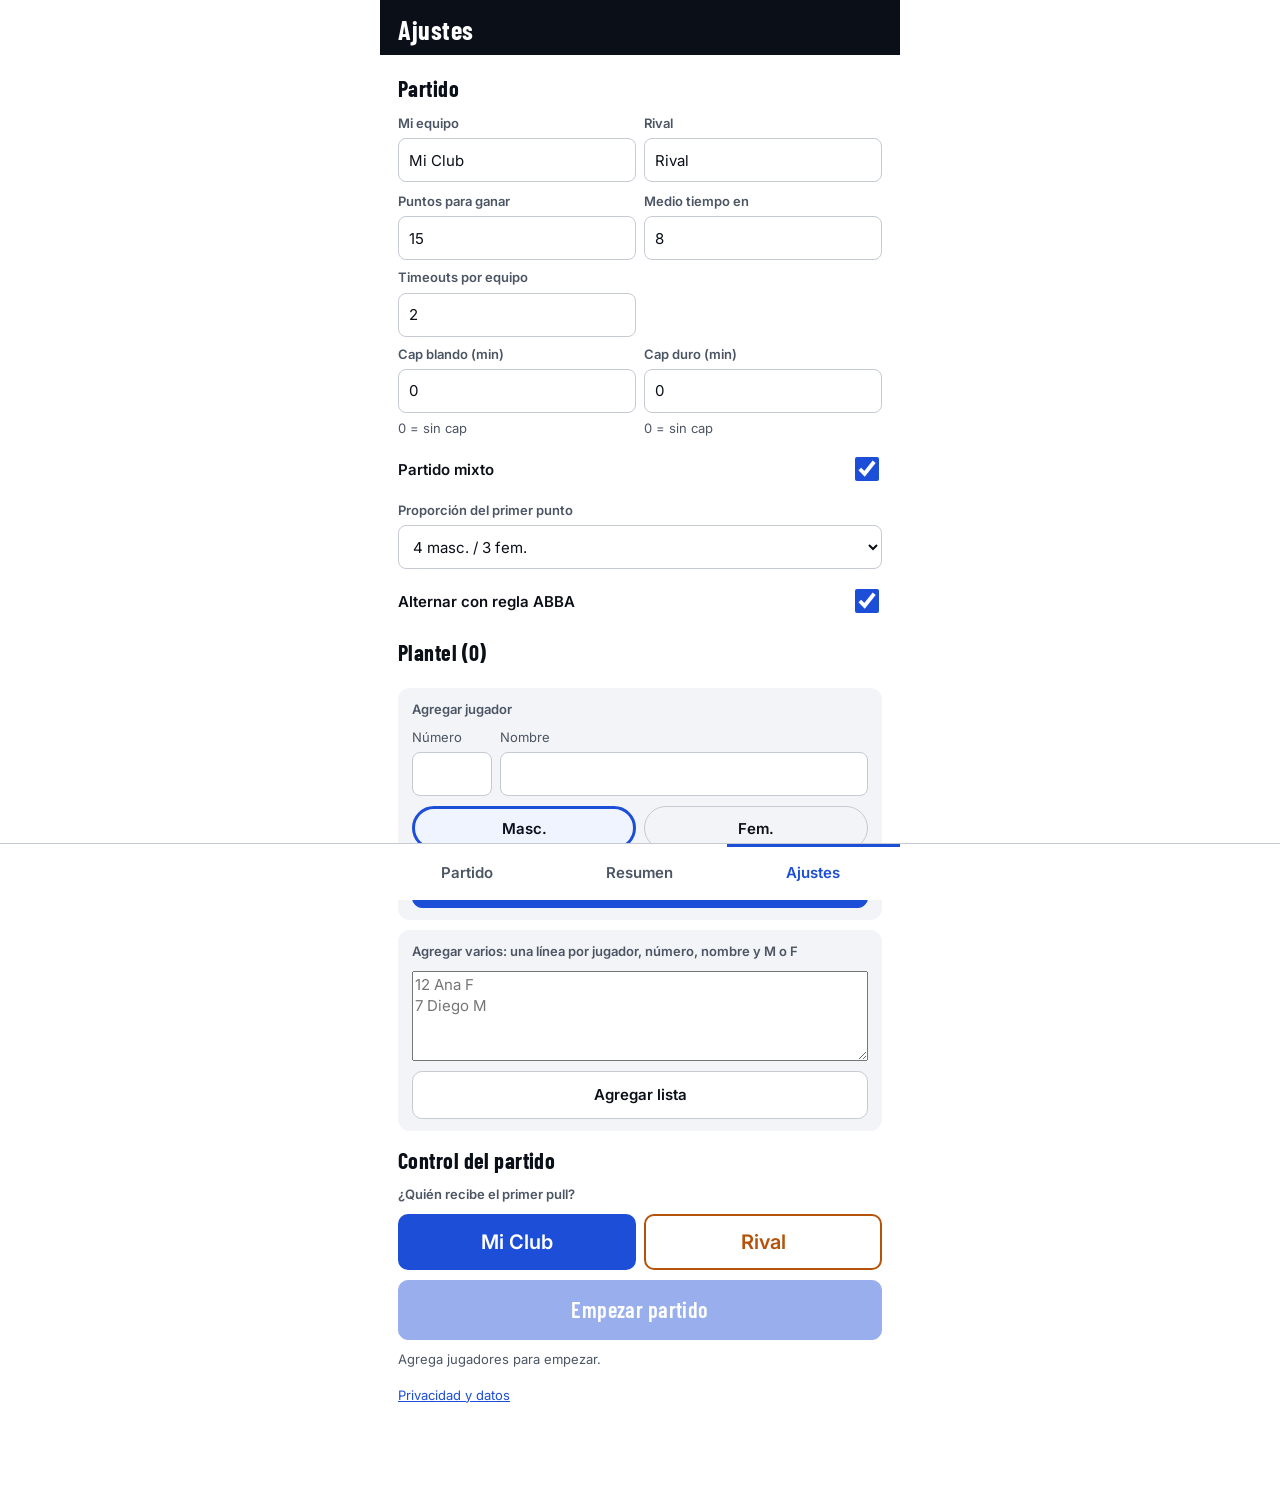
==== index.html @ 72654f5a "Fase 2: prototipo convertido en PWA con módulos - Estilos separados en css/, lógica en módulos js/ (" ====
<!doctype html>
<html lang="es-CL">
<head>
<meta charset="utf-8">
<meta name="viewport" content="width=device-width, initial-scale=1, viewport-fit=cover">
<title>UltiApp · Planillero</title>
<meta name="description" content="Planilla de partidos de Ultimate Frisbee que funciona sin conexión.">
<meta name="theme-color" content="#0B0F17">

<!-- Para instalar la app en el teléfono -->
<link rel="manifest" href="manifest.webmanifest">
<link rel="icon" type="image/png" sizes="192x192" href="icons/icon-192.png">
<link rel="apple-touch-icon" href="icons/apple-touch-icon.png">
<meta name="apple-mobile-web-app-capable" content="yes">
<meta name="mobile-web-app-capable" content="yes">
<meta name="apple-mobile-web-app-status-bar-style" content="black">
<meta name="apple-mobile-web-app-title" content="UltiApp">

<!-- Tipografías (si no hay señal la primera vez, se usan las del teléfono) -->
<link rel="preconnect" href="https://fonts.googleapis.com">
<link rel="preconnect" href="https://fonts.gstatic.com" crossorigin>
<link rel="stylesheet" href="https://fonts.googleapis.com/css2?family=Barlow+Condensed:wght@600;700&family=Inter:wght@400;500;600&display=swap">

<link rel="stylesheet" href="css/base.css">
<link rel="stylesheet" href="css/componentes.css">
</head>
<body>
<div id="app"></div>
<noscript><p style="padding:18px">UltiApp necesita JavaScript activado.</p></noscript>
<script type="module" src="js/app.js"></script>
</body>
</html>
---- css/base.css ----
/* Colores, tipografía y reglas generales de la página.
   Los colores se definen una vez aquí y el resto de la app los usa por nombre. */
:root{
  --bg:#FFFFFF; --surface:#F2F4F7; --ink:#0B0F17; --muted:#4B5563; --line:#C5CAD3;
  --us:#1D4ED8; --on-us:#FFFFFF; --us-soft:#EFF4FF;
  --them:#B45309; --on-them:#FFFFFF; --them-soft:#FFF4E5;
  --head:#0B0F17; --head-ink:#FFFFFF; --head-muted:#D1D5DB;
  --danger:#B91C1C;
  color-scheme: light;
  box-sizing:border-box;
  padding-top:env(safe-area-inset-top,0px);
  padding-bottom:env(safe-area-inset-bottom,0px);
}
/* Modo oscuro: automático según el teléfono */
@media (prefers-color-scheme: dark){
  :root:not([data-theme="light"]){
    --bg:#0E1116; --surface:#1A1F27; --ink:#F3F4F6; --muted:#A7AFBC; --line:#353C48;
    --us:#7EA6FF; --on-us:#0B0F17; --us-soft:#172544;
    --them:#F2A55A; --on-them:#0B0F17; --them-soft:#3A2712;
    --head:#05070A; --head-ink:#F3F4F6; --head-muted:#A7AFBC; --danger:#F87171;
    color-scheme: dark;
  }
}
:root[data-theme="dark"]{
  --bg:#0E1116; --surface:#1A1F27; --ink:#F3F4F6; --muted:#A7AFBC; --line:#353C48;
  --us:#7EA6FF; --on-us:#0B0F17; --us-soft:#172544;
  --them:#F2A55A; --on-them:#0B0F17; --them-soft:#3A2712;
  --head:#05070A; --head-ink:#F3F4F6; --head-muted:#A7AFBC; --danger:#F87171;
  color-scheme: dark;
}
*,*::before,*::after{box-sizing:border-box}
html{scroll-padding-top:env(safe-area-inset-top,0px)}
html,body{margin:0;background:var(--bg);color:var(--ink)}
body{font-family:Inter,system-ui,-apple-system,"Segoe UI",Roboto,sans-serif;font-size:15px;line-height:1.4;-webkit-tap-highlight-color:transparent}
button,input,select,textarea{font:inherit;color:inherit}
button{cursor:pointer}
button:disabled{opacity:.45;cursor:not-allowed}
:focus-visible{outline:3px solid var(--us);outline-offset:2px}
.disp{font-family:"Barlow Condensed","Arial Narrow",Arial,sans-serif;font-weight:700;letter-spacing:.02em}
#app{max-width:520px;margin:0 auto;min-height:100%;padding-bottom:84px}
a{color:var(--us)}
---- css/componentes.css ----
/* Piezas de la interfaz: marcador, botones, tarjetas, pestañas y ventanas. */

/* marcador (encabezado) */
.sb{background:var(--head);color:var(--head-ink);padding:16px 18px 12px;display:flex;flex-direction:column;gap:10px}
.sb-row{display:flex;justify-content:space-between;align-items:center;gap:8px}
.team{display:flex;flex-direction:column;min-width:0;max-width:34%}
.team.r{align-items:flex-end;text-align:right}
.tn{font-size:13px;color:var(--head-muted);white-space:nowrap;overflow:hidden;text-overflow:ellipsis;max-width:100%}
.sc{font-size:54px;line-height:1}
.clock{background:transparent;border:1px solid #3b4250;border-radius:10px;color:var(--head-ink);padding:6px 10px;display:flex;flex-direction:column;align-items:center;gap:4px;min-height:44px}
.clock .t{font-size:30px;line-height:1}
.cap{font-size:12px;font-weight:600;padding:2px 7px;border-radius:4px;background:var(--them);color:var(--on-them)}
.cap:empty{display:none}
.paused{font-size:11px;color:var(--head-muted)}
.sb-info{display:flex;justify-content:space-between;flex-wrap:wrap;gap:4px 12px;font-size:13px;color:var(--head-muted)}
.title-h{font-size:26px;line-height:1.05}

/* genéricos */
.pad{padding:14px 18px}
.stack{display:flex;flex-direction:column;gap:10px}
.lbl{font-size:13px;font-weight:600;color:var(--muted)}
.muted{color:var(--muted);font-size:13px}
.grid2{display:grid;grid-template-columns:repeat(2,minmax(0,1fr));gap:8px}
.grid3{display:grid;grid-template-columns:repeat(3,minmax(0,1fr));gap:8px}
.btn{min-height:48px;border-radius:10px;border:1px solid var(--line);background:var(--bg);font-weight:600;padding:0 12px}
.btn.big{min-height:60px;font-size:22px}
.btn.fill{background:var(--us);color:var(--on-us);border-color:var(--us)}
.btn.dark{background:var(--ink);color:var(--bg);border-color:var(--ink)}
.btn.them{background:var(--bg);color:var(--them);border:2px solid var(--them)}
.btn.themfill{background:var(--them);color:var(--on-them);border-color:var(--them)}
.btn.soft{background:var(--surface)}
.btn.danger{color:var(--danger);border-color:var(--danger)}
.btn.full{width:100%}
.chip{min-height:44px;border-radius:22px;border:1px solid var(--line);background:var(--surface);padding:0 14px;font-weight:600}
.chip[aria-pressed="true"]{border:3px solid var(--us);background:var(--us-soft);padding:0 12px}
.chip.them[aria-pressed="true"]{border-color:var(--them);background:var(--them-soft)}
.pbtn{min-height:56px;border-radius:10px;border:1px solid var(--line);background:var(--surface);text-align:left;padding:0 12px;font-weight:600;font-size:16px;display:flex;align-items:center;justify-content:space-between;gap:6px}
.pbtn .n{white-space:nowrap;overflow:hidden;text-overflow:ellipsis}
.pbtn .meta{font-size:12px;font-weight:500;color:var(--muted);white-space:nowrap}
.pbtn[aria-pressed="true"]{border:3px solid var(--us);background:var(--us-soft);padding:0 10px}
.card{background:var(--surface);border-radius:12px;padding:12px 14px}
.team-toggle .btn{min-height:56px;font-size:20px}
.team-toggle .us[aria-pressed="true"]{background:var(--us);color:var(--on-us);border-color:var(--us)}
.team-toggle .us{color:var(--us);border:2px solid var(--us)}
.team-toggle .th[aria-pressed="true"]{background:var(--them);color:var(--on-them);border-color:var(--them)}
.team-toggle .th{color:var(--them);border:2px solid var(--them)}
.pill{display:inline-block;font-size:11px;font-weight:700;padding:2px 6px;border-radius:4px;white-space:nowrap}
.pill.us{background:var(--us);color:var(--on-us)}
.pill.th{background:var(--them);color:var(--on-them)}
.row{display:flex;gap:8px;align-items:center}
.row > .grow{flex:1;min-width:0}
.counter{display:flex;gap:8px}
.counter > div{flex:1;background:var(--surface);border-radius:10px;padding:8px 10px}
.counter .v{font-size:26px;line-height:1}
.counter .v.warn{color:var(--them)}
.hang{display:flex;align-items:center;gap:16px}
.hang-btn{width:116px;height:116px;border-radius:50%;border:none;background:var(--ink);color:var(--bg);font-size:18px;line-height:1.1;flex:none}
.hang-btn.run{background:var(--them);color:var(--on-them)}
.hang-v{font-size:48px;line-height:1}
.switch{display:flex;justify-content:space-between;align-items:center;min-height:44px;font-weight:600}
.switch input{width:24px;height:24px;accent-color:var(--us)}
.chain{font-weight:500;word-break:break-word}
.chain .x{color:var(--them);font-weight:700}
.poss-them{background:var(--them-soft);border:2px solid var(--them);border-radius:12px;padding:14px;text-align:center}
.poss-them .disp{font-size:24px;color:var(--them)}
.field{display:flex;flex-direction:column;gap:6px}
.field input,.field select,.field textarea{min-height:44px;border-radius:8px;border:1px solid var(--line);background:var(--bg);padding:8px 10px}
.radio{min-height:48px;border-radius:8px;border:1px solid var(--line);padding:0 12px;display:flex;align-items:center;gap:10px;width:100%;background:var(--bg);text-align:left}
.radio[aria-pressed="true"]{border:3px solid var(--us);background:var(--us-soft);padding:0 10px;font-weight:600}
.tbl-wrap{overflow-x:auto;border:1px solid var(--line);border-radius:10px}
table{border-collapse:collapse;width:100%;font-size:14px}
th,td{padding:8px 10px;text-align:right;white-space:nowrap;border-bottom:1px solid var(--line)}
th:first-child,td:first-child{text-align:left}
th{font-size:12px;color:var(--muted);font-weight:600;background:var(--surface)}
tr:last-child td{border-bottom:none}
.bar{display:flex;align-items:center;gap:10px}
.bar .k{width:150px;font-size:14px}
.bar .track{flex:1;height:12px;background:var(--surface);border-radius:6px;overflow:hidden}
.bar .fillb{height:100%;background:var(--us)}
.bar .n{width:22px;text-align:right;font-weight:600}
.item{border:1px solid var(--line);border-radius:8px;padding:10px 12px;display:flex;justify-content:space-between;gap:8px;align-items:center}
.h2{font-size:22px;margin:4px 0 0}
.empty{padding:40px 18px;text-align:center;display:flex;flex-direction:column;gap:14px;align-items:center}

/* pestañas inferiores */
.tabs{position:fixed;left:0;right:0;bottom:0;background:var(--bg);border-top:1px solid var(--line);padding-bottom:env(safe-area-inset-bottom,0px);z-index:5}
.tabs-in{max-width:520px;margin:0 auto;display:grid;grid-template-columns:repeat(3,minmax(0,1fr))}
.tab{min-height:56px;border:none;background:transparent;font-weight:600;color:var(--muted)}
.tab[aria-current="page"]{color:var(--us);box-shadow:inset 0 3px 0 var(--us)}

/* ventanas emergentes y avisos */
.ov{position:fixed;inset:0;background:rgba(5,7,10,.55);display:flex;align-items:flex-end;justify-content:center;z-index:10}
.sheet{background:var(--bg);width:100%;max-width:520px;border-radius:16px 16px 0 0;padding:18px 18px calc(18px + env(safe-area-inset-bottom,0px));display:flex;flex-direction:column;gap:12px;max-height:88vh;overflow:auto}
.sheet textarea{width:100%;min-height:200px;font-family:ui-monospace,Menlo,Consolas,monospace;font-size:12px}
.toast{position:fixed;left:50%;transform:translateX(-50%);bottom:calc(76px + env(safe-area-inset-bottom,0px));background:var(--ink);color:var(--bg);padding:10px 16px;border-radius:10px;font-weight:600;z-index:20}
@media (prefers-reduced-motion: no-preference){
  .flash{animation:fl .35s ease-out}
  @keyframes fl{from{background:var(--us-soft)}to{background:var(--surface)}}
}
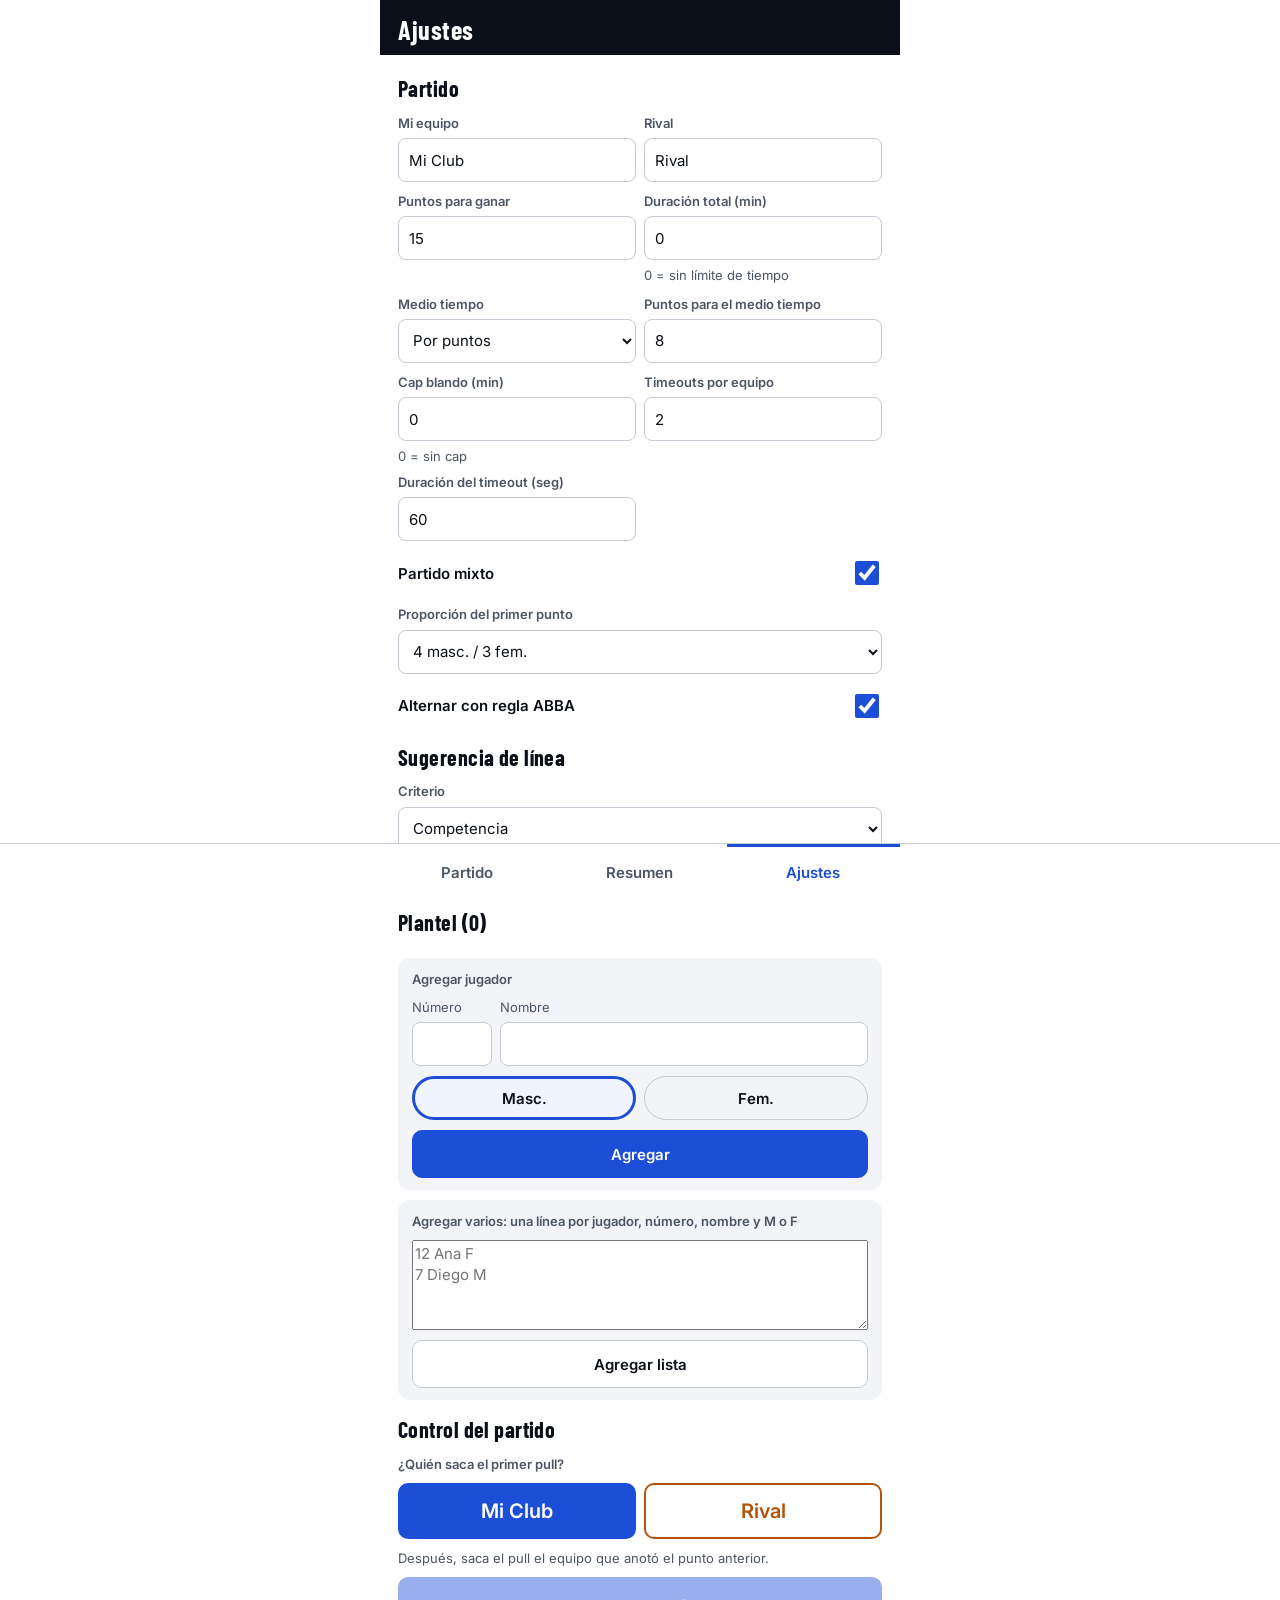
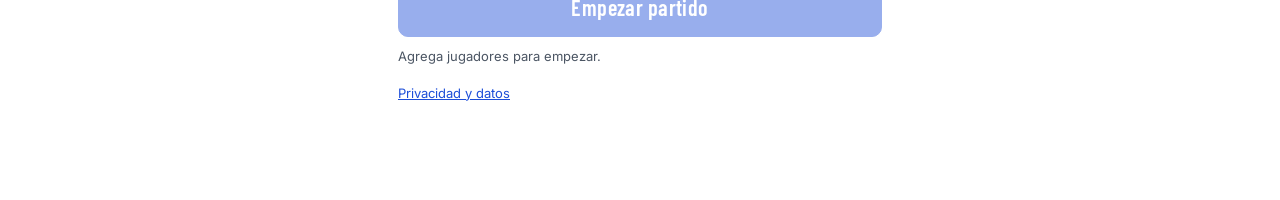
==== commit f028cd1c: "Coach: evaluación de jugadores y recomendador de líneas con 3 criterios - Evaluación privada 1-5 (ma" ====
--- a/index.html
+++ b/index.html
@@ -3,8 +3,8 @@
 <head>
 <meta charset="utf-8">
 <meta name="viewport" content="width=device-width, initial-scale=1, viewport-fit=cover">
-<title>UltiApp · Planillero</title>
-<meta name="description" content="Planilla de partidos de Ultimate Frisbee que funciona sin conexión.">
+<title>UltiApp · Coach</title>
+<meta name="description" content="Registro de partidos y apoyo al coach de Ultimate Frisbee, sin conexión.">
 <meta name="theme-color" content="#0B0F17">
 
 <!-- Para instalar la app en el teléfono -->
--- a/css/componentes.css
+++ b/css/componentes.css
@@ -93,6 +93,123 @@
 .sheet{background:var(--bg);width:100%;max-width:520px;border-radius:16px 16px 0 0;padding:18px 18px calc(18px + env(safe-area-inset-bottom,0px));display:flex;flex-direction:column;gap:12px;max-height:88vh;overflow:auto}
 .sheet textarea{width:100%;min-height:200px;font-family:ui-monospace,Menlo,Consolas,monospace;font-size:12px}
 .toast{position:fixed;left:50%;transform:translateX(-50%);bottom:calc(76px + env(safe-area-inset-bottom,0px));background:var(--ink);color:var(--bg);padding:10px 16px;border-radius:10px;font-weight:600;z-index:20}
+.btn.sm{min-height:36px;font-size:14px;padding:0 10px}
+.btn small{font-size:12px;font-weight:500;opacity:.85}
+
+/* ---------- Pestaña Partido: pantalla fija, sin desplazamiento ---------- */
+#app.full{
+  height:100vh;
+  height:calc(100dvh - env(safe-area-inset-top,0px) - env(safe-area-inset-bottom,0px));
+  display:flex;flex-direction:column;padding-bottom:0;overflow:hidden
+}
+#app.full .tabs{position:static;flex:none}
+#app.full .tab{min-height:48px}
+#app.full .sb{flex:none;padding:10px 16px 8px;gap:6px}
+#app.full .sc{font-size:44px}
+#app.full .clock{min-height:0}
+/* Zona de contenido: ocupa todo el espacio libre entre el marcador y las pestañas */
+.scr{flex:1;min-height:0;display:flex;flex-direction:column;gap:8px;padding:10px 14px 12px;overflow-y:auto}
+.q{font-size:22px;line-height:1.1;margin:0}
+
+/* Botones de jugador: la grilla se estira para llenar el espacio disponible */
+.pgrid{flex:1;min-height:0;display:grid;grid-template-columns:repeat(var(--cols,2),minmax(0,1fr));grid-auto-rows:minmax(40px,1fr);gap:6px;overflow-y:auto}
+.pb{position:relative;min-height:40px;border-radius:10px;border:1px solid var(--line);background:var(--surface);padding:4px 10px;display:flex;flex-direction:column;justify-content:center;align-items:flex-start;text-align:left;overflow:hidden;font-weight:600}
+.pb .num{font-size:22px;line-height:1}
+.pb .nom{font-size:13px;max-width:100%;white-space:nowrap;overflow:hidden;text-overflow:ellipsis}
+.pb .meta{font-size:11px;font-weight:500;color:var(--muted);white-space:nowrap}
+.pb .g{position:absolute;top:4px;right:7px;font-size:11px;font-weight:700;color:var(--muted)}
+.pb.rep{border-style:dashed}
+.pb[aria-pressed="true"]{border:3px solid var(--us);background:var(--us-soft);padding:2px 8px}
+.pb[aria-pressed="true"]:disabled{opacity:1;cursor:default}
+
+.mini{display:flex;gap:6px;flex:none}
+.mini .btn{flex:1;min-height:42px;font-size:14px}
+.cuenta{font-size:14px;color:var(--muted);flex:none}
+.cuenta b{color:var(--ink)}
+.cuenta b.warn{color:var(--them)}
+.aviso{flex:none;background:var(--them-soft);border:1px solid var(--them);border-radius:10px;padding:6px 10px;font-size:14px;font-weight:600;display:flex;gap:8px;align-items:center;justify-content:space-between;min-height:40px}
+.aviso.info{background:var(--us-soft);border-color:var(--us)}
+
+/* Sugerencia de línea y su explicación */
+.btn.sug{display:flex;flex-direction:column;align-items:center;justify-content:center;line-height:1.05}
+.btn.sug small{font-family:Inter,system-ui,sans-serif;font-size:12px;font-weight:600;letter-spacing:0;color:var(--muted)}
+.aviso.why{width:100%;cursor:pointer;text-align:left;color:var(--ink)}
+.aviso.why span{flex:1;min-width:0;white-space:nowrap;overflow:hidden;text-overflow:ellipsis;font-weight:500}
+.aviso.why b{color:var(--us);flex:none}
+.item .grow{flex:1;min-width:0}
+
+/* Evaluación de jugadores */
+.ev-fila{display:flex;flex-direction:column;gap:6px;padding:6px 0;border-bottom:1px solid var(--line)}
+.ev-fila > div:first-child{display:flex;flex-direction:column}
+.ev-notas{display:grid;grid-template-columns:repeat(5,minmax(0,1fr));gap:6px}
+.ev-notas .chip{font-size:18px}
+
+/* Línea: ataque/defensa y proporción */
+.lin-top{display:grid;grid-template-columns:1fr 1fr;gap:8px;flex:none}
+.lin-top.uno{grid-template-columns:1fr}
+.modo{border-radius:12px;padding:8px 12px;display:flex;flex-direction:column;align-items:flex-start;gap:2px;border:2px solid transparent;text-align:left}
+.modo .disp{font-size:28px;line-height:1}
+.modo small{font-size:12px;font-weight:600;opacity:.9}
+.modo.at{background:var(--us);color:var(--on-us)}
+.modo.df{background:var(--them);color:var(--on-them)}
+.modo.ratio{background:var(--surface);border-color:var(--line);color:var(--ink)}
+
+/* Franja que dice en qué momento del juego estamos */
+.paso-h{flex:none;display:flex;align-items:baseline;gap:10px;padding:6px 12px;border-radius:10px;background:var(--us);color:var(--on-us);font-size:14px;font-weight:600;min-width:0}
+.paso-h.th{background:var(--them);color:var(--on-them)}
+.paso-h .disp{font-size:22px;flex:none}
+.paso-h span:last-child{white-space:nowrap;overflow:hidden;text-overflow:ellipsis}
+
+/* Pull */
+.hang-big{flex:1;min-height:120px;border:none;border-radius:20px;background:var(--ink);color:var(--bg);font-size:32px;line-height:1.1;touch-action:manipulation}
+.hang-ov{position:fixed;inset:0;z-index:30;background:var(--them);color:var(--on-them);display:flex;flex-direction:column;align-items:center;justify-content:center;gap:20px;text-align:center;padding:24px;touch-action:manipulation;user-select:none;-webkit-user-select:none;cursor:pointer}
+.hang-ov .hang-v{font-size:96px;line-height:1}
+.dfgrid{flex:1;min-height:0;display:grid;grid-template-columns:1fr 1fr;gap:10px}
+.dfgrid .btn{height:100%;min-height:80px;font-size:32px}
+
+/* Juego con el disco */
+.acc{flex:none;display:grid;grid-template-columns:repeat(3,minmax(0,1fr));gap:6px}
+.acc .gol{grid-column:span 3;min-height:54px;font-size:28px}
+.chain1{flex:none;font-size:13px;color:var(--muted);white-space:nowrap;overflow:hidden;text-overflow:ellipsis}
+.chain1 .x{color:var(--them);font-weight:700}
+
+/* Timeout y final */
+.to-scr{align-items:center}
+.to-centro{flex:1;display:flex;flex-direction:column;align-items:center;justify-content:center;gap:8px;text-align:center}
+.to-v{font-size:112px;line-height:1}
+.to-v.cero{color:var(--danger)}
+.to-pick .btn{min-height:72px;line-height:1.2}
+
+/* Llamado en 4 pasos */
+.call{gap:8px}
+.call .grid2,.call .grid3{gap:6px}
+.call .btn.big{min-height:52px}
+.call-h{display:flex;justify-content:space-between;align-items:center;gap:8px;flex:none}
+.call-h .h2{margin:0}
+.paso{flex:none;border-left:4px solid var(--line);padding:2px 0 2px 10px;display:flex;flex-direction:column;gap:6px}
+.paso.ok{border-left-color:var(--us)}
+.paso-t{display:flex;align-items:center;gap:8px;font-weight:700;font-size:14px}
+.paso-t .n{width:22px;height:22px;border-radius:50%;background:var(--line);color:var(--ink);display:inline-flex;align-items:center;justify-content:center;font-size:12px;flex:none}
+.paso.ok .paso-t .n{background:var(--us);color:var(--on-us)}
+.team-toggle.sm .btn{min-height:40px;font-size:17px}
+.chip.sq{border-radius:8px;min-height:36px;padding:0 8px}
+.chips{display:flex;flex-wrap:wrap;gap:6px;align-items:center}
+.inp-sm{width:80px;min-height:38px;border-radius:8px;border:1px solid var(--line);background:var(--bg);padding:4px 8px}
+.res{min-height:42px;border-radius:8px;border:1px solid var(--line);background:var(--bg);display:flex;flex-direction:column;align-items:flex-start;justify-content:center;padding:4px 10px;text-align:left;font-weight:600}
+.res small{font-size:11px;color:var(--muted);font-weight:500}
+.res[aria-pressed="true"]{border:3px solid var(--us);background:var(--us-soft);padding:2px 8px}
+
+/* Pantallas bajas (teléfonos chicos): todo un poco más compacto */
+@media (max-height:640px){
+  #app.full .sc{font-size:36px}
+  #app.full .sb{padding:6px 14px 6px;gap:4px}
+  .q{font-size:19px}
+  .modo .disp{font-size:22px}
+  .acc .gol{min-height:46px}
+  .btn.big{min-height:50px;font-size:20px}
+  .to-v{font-size:88px}
+}
+
 @media (prefers-reduced-motion: no-preference){
   .flash{animation:fl .35s ease-out}
   @keyframes fl{from{background:var(--us-soft)}to{background:var(--surface)}}
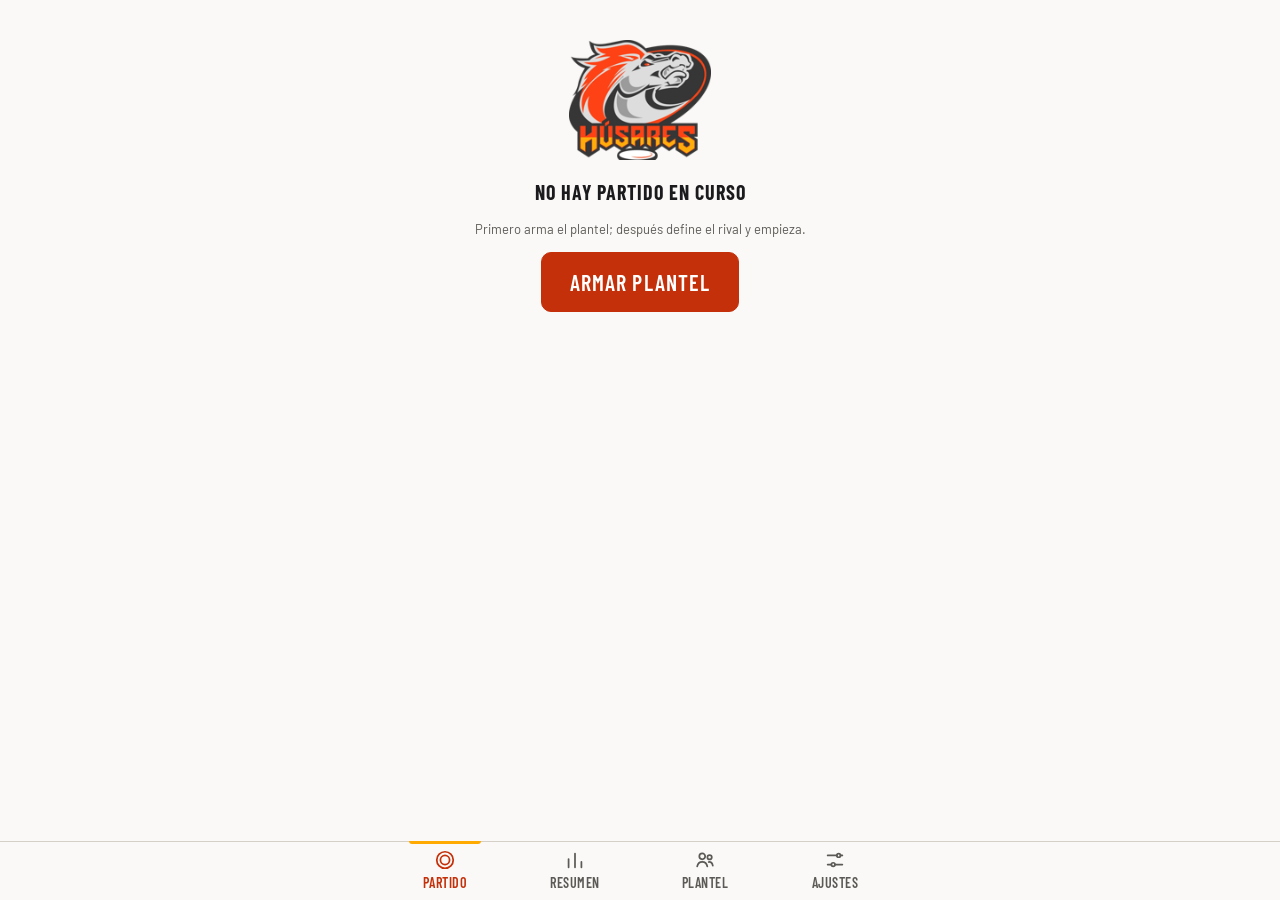
==== commit 809d8372: "Propuesta UX Húsares: identidad visual, 4 pestañas y Ajustes guiado Cambios de la diseñadora UX, inc" ====
--- a/index.html
+++ b/index.html
@@ -3,23 +3,24 @@
 <head>
 <meta charset="utf-8">
 <meta name="viewport" content="width=device-width, initial-scale=1, viewport-fit=cover">
-<title>UltiApp · Coach</title>
+<title>Húsares · UltiApp</title>
 <meta name="description" content="Registro de partidos y apoyo al coach de Ultimate Frisbee, sin conexión.">
-<meta name="theme-color" content="#0B0F17">
+<meta name="theme-color" content="#1B1B1D">
 
 <!-- Para instalar la app en el teléfono -->
 <link rel="manifest" href="manifest.webmanifest">
+<link rel="icon" type="image/png" sizes="64x64" href="icons/favicon-64.png">
 <link rel="icon" type="image/png" sizes="192x192" href="icons/icon-192.png">
 <link rel="apple-touch-icon" href="icons/apple-touch-icon.png">
 <meta name="apple-mobile-web-app-capable" content="yes">
 <meta name="mobile-web-app-capable" content="yes">
 <meta name="apple-mobile-web-app-status-bar-style" content="black">
-<meta name="apple-mobile-web-app-title" content="UltiApp">
+<meta name="apple-mobile-web-app-title" content="Húsares">
 
 <!-- Tipografías (si no hay señal la primera vez, se usan las del teléfono) -->
 <link rel="preconnect" href="https://fonts.googleapis.com">
 <link rel="preconnect" href="https://fonts.gstatic.com" crossorigin>
-<link rel="stylesheet" href="https://fonts.googleapis.com/css2?family=Barlow+Condensed:wght@600;700&family=Inter:wght@400;500;600&display=swap">
+<link rel="stylesheet" href="https://fonts.googleapis.com/css2?family=Barlow+Condensed:wght@600;700&family=Barlow:wght@400;500;600;700&family=Teko:wght@500;600&display=swap">
 
 <link rel="stylesheet" href="css/base.css">
 <link rel="stylesheet" href="css/componentes.css">
--- a/css/base.css
+++ b/css/base.css
@@ -1,11 +1,21 @@
 /* Colores, tipografía y reglas generales de la página.
-   Los colores se definen una vez aquí y el resto de la app los usa por nombre. */
+   Identidad Húsares: carbón + naranja/ámbar (como el escudo).
+   Los colores se definen una vez aquí y el resto de la app los usa por nombre:
+     --us    = nuestro equipo (naranja Húsares)
+     --them  = rival (grafito neutro)
+     --warn  = avisos (ámbar), separado del rival
+     --acc   = acento ámbar (pestaña activa, detalles) */
 :root{
-  --bg:#FFFFFF; --surface:#F2F4F7; --ink:#0B0F17; --muted:#4B5563; --line:#C5CAD3;
-  --us:#1D4ED8; --on-us:#FFFFFF; --us-soft:#EFF4FF;
-  --them:#B45309; --on-them:#FFFFFF; --them-soft:#FFF4E5;
-  --head:#0B0F17; --head-ink:#FFFFFF; --head-muted:#D1D5DB;
+  --bg:#FAF9F7; --surface:#EFECE7; --ink:#1B1B1D; --muted:#5C5A56; --line:#D4CFC7;
+  --us:#C4300A; --on-us:#FFFFFF; --us-soft:#FFEDE5;
+  --them:#3B414C; --on-them:#FFFFFF; --them-soft:#E9EBEE;
+  --warn:#9A5800; --on-warn:#FFFFFF; --warn-soft:#FFF2D6;
+  --acc:#FFAA00; --orange:#FF4517;
+  --head:#1B1B1D; --head-ink:#EFEEEC; --head-muted:#B5B3AF; --head-line:#3A3A3D;
   --danger:#B91C1C;
+  /* Género: fondos fuertes con texto blanco (buen contraste a pleno sol) */
+  --hom:#0E7490; --muj:#A21CAF; --hom-ink:#0E7490; --muj-ink:#A21CAF;
+  --display:"Teko","Barlow Condensed","Arial Narrow",sans-serif;
   color-scheme: light;
   box-sizing:border-box;
   padding-top:env(safe-area-inset-top,0px);
@@ -14,28 +24,36 @@
 /* Modo oscuro: automático según el teléfono */
 @media (prefers-color-scheme: dark){
   :root:not([data-theme="light"]){
-    --bg:#0E1116; --surface:#1A1F27; --ink:#F3F4F6; --muted:#A7AFBC; --line:#353C48;
-    --us:#7EA6FF; --on-us:#0B0F17; --us-soft:#172544;
-    --them:#F2A55A; --on-them:#0B0F17; --them-soft:#3A2712;
-    --head:#05070A; --head-ink:#F3F4F6; --head-muted:#A7AFBC; --danger:#F87171;
+    --bg:#141416; --surface:#232326; --ink:#EFEEEC; --muted:#A6A5A2; --line:#3A3A3D;
+    --us:#FF5A1F; --on-us:#160A04; --us-soft:#3A1A0E;
+    --them:#C9CCD2; --on-them:#141416; --them-soft:#2A2C31;
+    --warn:#FFB224; --on-warn:#1B1B1D; --warn-soft:#3A2B0B;
+    --head:#0E0E10; --head-ink:#EFEEEC; --head-muted:#A6A5A2; --head-line:#333336;
+    --danger:#F87171;
+    --hom-ink:#67E8F9; --muj-ink:#F0ABFC;
     color-scheme: dark;
   }
 }
 :root[data-theme="dark"]{
-  --bg:#0E1116; --surface:#1A1F27; --ink:#F3F4F6; --muted:#A7AFBC; --line:#353C48;
-  --us:#7EA6FF; --on-us:#0B0F17; --us-soft:#172544;
-  --them:#F2A55A; --on-them:#0B0F17; --them-soft:#3A2712;
-  --head:#05070A; --head-ink:#F3F4F6; --head-muted:#A7AFBC; --danger:#F87171;
+  --bg:#141416; --surface:#232326; --ink:#EFEEEC; --muted:#A6A5A2; --line:#3A3A3D;
+  --us:#FF5A1F; --on-us:#160A04; --us-soft:#3A1A0E;
+  --them:#C9CCD2; --on-them:#141416; --them-soft:#2A2C31;
+  --warn:#FFB224; --on-warn:#1B1B1D; --warn-soft:#3A2B0B;
+  --head:#0E0E10; --head-ink:#EFEEEC; --head-muted:#A6A5A2; --head-line:#333336;
+  --danger:#F87171;
+  --hom-ink:#67E8F9; --muj-ink:#F0ABFC;
   color-scheme: dark;
 }
 *,*::before,*::after{box-sizing:border-box}
 html{scroll-padding-top:env(safe-area-inset-top,0px)}
 html,body{margin:0;background:var(--bg);color:var(--ink)}
-body{font-family:Inter,system-ui,-apple-system,"Segoe UI",Roboto,sans-serif;font-size:15px;line-height:1.4;-webkit-tap-highlight-color:transparent}
+body{font-family:Barlow,system-ui,-apple-system,"Segoe UI",Roboto,sans-serif;font-size:15px;line-height:1.4;-webkit-tap-highlight-color:transparent}
 button,input,select,textarea{font:inherit;color:inherit}
 button{cursor:pointer}
 button:disabled{opacity:.45;cursor:not-allowed}
-:focus-visible{outline:3px solid var(--us);outline-offset:2px}
+:focus-visible{outline:3px solid var(--acc);outline-offset:2px}
 .disp{font-family:"Barlow Condensed","Arial Narrow",Arial,sans-serif;font-weight:700;letter-spacing:.02em}
+/* Números grandes y títulos con la letra del escudo (Teko). Teko queda alta: se compensa arriba. */
+.num-d{font-family:var(--display);font-weight:600;letter-spacing:.01em;font-variant-numeric:tabular-nums;padding-top:.08em}
 #app{max-width:520px;margin:0 auto;min-height:100%;padding-bottom:84px}
 a{color:var(--us)}
--- a/css/componentes.css
+++ b/css/componentes.css
@@ -1,15 +1,15 @@
 /* Piezas de la interfaz: marcador, botones, tarjetas, pestañas y ventanas. */
 
 /* marcador (encabezado) */
-.sb{background:var(--head);color:var(--head-ink);padding:16px 18px 12px;display:flex;flex-direction:column;gap:10px}
+.sb{background:var(--head);color:var(--head-ink);border-bottom:3px solid var(--orange);padding:16px 18px 12px;display:flex;flex-direction:column;gap:10px}
 .sb-row{display:flex;justify-content:space-between;align-items:center;gap:8px}
 .team{display:flex;flex-direction:column;min-width:0;max-width:34%}
 .team.r{align-items:flex-end;text-align:right}
 .tn{font-size:13px;color:var(--head-muted);white-space:nowrap;overflow:hidden;text-overflow:ellipsis;max-width:100%}
 .sc{font-size:54px;line-height:1}
-.clock{background:transparent;border:1px solid #3b4250;border-radius:10px;color:var(--head-ink);padding:6px 10px;display:flex;flex-direction:column;align-items:center;gap:4px;min-height:44px}
+.clock{background:transparent;border:1px solid var(--head-line);border-radius:10px;color:var(--head-ink);padding:6px 10px;display:flex;flex-direction:column;align-items:center;gap:4px;min-height:44px}
 .clock .t{font-size:30px;line-height:1}
-.cap{font-size:12px;font-weight:600;padding:2px 7px;border-radius:4px;background:var(--them);color:var(--on-them)}
+.cap{font-size:12px;font-weight:700;padding:2px 7px;border-radius:4px;background:var(--acc);color:#1B1B1D}
 .cap:empty{display:none}
 .paused{font-size:11px;color:var(--head-muted)}
 .sb-info{display:flex;justify-content:space-between;flex-wrap:wrap;gap:4px 12px;font-size:13px;color:var(--head-muted)}
@@ -52,7 +52,7 @@
 .counter{display:flex;gap:8px}
 .counter > div{flex:1;background:var(--surface);border-radius:10px;padding:8px 10px}
 .counter .v{font-size:26px;line-height:1}
-.counter .v.warn{color:var(--them)}
+.counter .v.warn{color:var(--warn)}
 .hang{display:flex;align-items:center;gap:16px}
 .hang-btn{width:116px;height:116px;border-radius:50%;border:none;background:var(--ink);color:var(--bg);font-size:18px;line-height:1.1;flex:none}
 .hang-btn.run{background:var(--them);color:var(--on-them)}
@@ -60,7 +60,7 @@
 .switch{display:flex;justify-content:space-between;align-items:center;min-height:44px;font-weight:600}
 .switch input{width:24px;height:24px;accent-color:var(--us)}
 .chain{font-weight:500;word-break:break-word}
-.chain .x{color:var(--them);font-weight:700}
+.chain .x{color:var(--warn);font-weight:700}
 .poss-them{background:var(--them-soft);border:2px solid var(--them);border-radius:12px;padding:14px;text-align:center}
 .poss-them .disp{font-size:24px;color:var(--them)}
 .field{display:flex;flex-direction:column;gap:6px}
@@ -82,11 +82,13 @@
 .h2{font-size:22px;margin:4px 0 0}
 .empty{padding:40px 18px;text-align:center;display:flex;flex-direction:column;gap:14px;align-items:center}
 
-/* pestañas inferiores */
+/* pestañas inferiores: 4 pestañas con ícono */
 .tabs{position:fixed;left:0;right:0;bottom:0;background:var(--bg);border-top:1px solid var(--line);padding-bottom:env(safe-area-inset-bottom,0px);z-index:5}
-.tabs-in{max-width:520px;margin:0 auto;display:grid;grid-template-columns:repeat(3,minmax(0,1fr))}
-.tab{min-height:56px;border:none;background:transparent;font-weight:600;color:var(--muted)}
-.tab[aria-current="page"]{color:var(--us);box-shadow:inset 0 3px 0 var(--us)}
+.tabs-in{max-width:520px;margin:0 auto;display:grid;grid-template-columns:repeat(4,minmax(0,1fr))}
+.tab{position:relative;min-height:58px;border:none;background:transparent;color:var(--muted);display:flex;flex-direction:column;align-items:center;justify-content:center;gap:2px;font-weight:600;font-size:12px;padding:4px 0}
+.tab span{font-family:"Barlow Condensed","Arial Narrow",sans-serif;font-size:14px;letter-spacing:.04em;text-transform:uppercase}
+.tab[aria-current="page"]{color:var(--us)}
+.tab[aria-current="page"]::before{content:"";position:absolute;top:-1px;left:22%;right:22%;height:3px;border-radius:0 0 3px 3px;background:var(--acc)}
 
 /* ventanas emergentes y avisos */
 .ov{position:fixed;inset:0;background:rgba(5,7,10,.55);display:flex;align-items:flex-end;justify-content:center;z-index:10}
@@ -103,9 +105,15 @@
   display:flex;flex-direction:column;padding-bottom:0;overflow:hidden
 }
 #app.full .tabs{position:static;flex:none}
-#app.full .tab{min-height:48px}
-#app.full .sb{flex:none;padding:10px 16px 8px;gap:6px}
-#app.full .sc{font-size:44px}
+#app.full .tab{min-height:48px;gap:0}
+#app.full .tab svg{width:19px;height:19px}
+#app.full .tab span{font-size:12px}
+/* Marcador más compacto para dar espacio a los jugadores */
+#app.full .sb{flex:none;padding:6px 14px 6px;gap:2px}
+#app.full .sc{font-size:36px}
+#app.full .clock{padding:3px 8px;gap:2px}
+#app.full .clock .t{font-size:24px}
+#app.full .sb-info{font-size:12px}
 #app.full .clock{min-height:0}
 /* Zona de contenido: ocupa todo el espacio libre entre el marcador y las pestañas */
 .scr{flex:1;min-height:0;display:flex;flex-direction:column;gap:8px;padding:10px 14px 12px;overflow-y:auto}
@@ -118,7 +126,13 @@
 .pb .nom{font-size:13px;max-width:100%;white-space:nowrap;overflow:hidden;text-overflow:ellipsis}
 .pb .meta{font-size:11px;font-weight:500;color:var(--muted);white-space:nowrap}
 .pb .g{position:absolute;top:4px;right:7px;font-size:11px;font-weight:700;color:var(--muted)}
+/* Nombre abreviado (3 letras) grande y número chico */
+.pb .ab{font-size:24px;line-height:1;max-width:100%;white-space:nowrap;overflow:hidden}
+.pb .sub{font-size:11px;letter-spacing:-.2px;font-weight:600;color:var(--muted);max-width:100%;white-space:nowrap;overflow:hidden;text-overflow:ellipsis}
 .pb.rep{border-style:dashed}
+/* Letra de género: H (hombre) y M (mujer) */
+.g.H,.gH{color:var(--hom-ink);font-weight:700}
+.g.M,.gM{color:var(--muj-ink);font-weight:700}
 .pb[aria-pressed="true"]{border:3px solid var(--us);background:var(--us-soft);padding:2px 8px}
 .pb[aria-pressed="true"]:disabled{opacity:1;cursor:default}
 
@@ -126,17 +140,65 @@
 .mini .btn{flex:1;min-height:42px;font-size:14px}
 .cuenta{font-size:14px;color:var(--muted);flex:none}
 .cuenta b{color:var(--ink)}
-.cuenta b.warn{color:var(--them)}
-.aviso{flex:none;background:var(--them-soft);border:1px solid var(--them);border-radius:10px;padding:6px 10px;font-size:14px;font-weight:600;display:flex;gap:8px;align-items:center;justify-content:space-between;min-height:40px}
+.cuenta b.warn{color:var(--warn)}
+.aviso{flex:none;background:var(--warn-soft);border:1px solid var(--warn);border-radius:10px;padding:6px 10px;font-size:14px;font-weight:600;display:flex;gap:8px;align-items:center;justify-content:space-between;min-height:40px}
 .aviso.info{background:var(--us-soft);border-color:var(--us)}
 
 /* Sugerencia de línea y su explicación */
+/* Información de la línea marcada (ocupa el lugar de "Sugerir") */
+.btn.linfo{display:flex;flex-direction:column;align-items:flex-start;justify-content:center;gap:1px;padding:4px 10px;text-align:left;font-size:12px;font-weight:600;line-height:1.2}
+.btn.linfo .li-1 b{font-size:20px}
+.btn.linfo .li-3{color:var(--muted);font-weight:500;white-space:nowrap;overflow:hidden;text-overflow:ellipsis;max-width:100%}
+.btn.linfo .ok{color:var(--us)}
+.btn.linfo .warn{color:var(--warn)}
+.btn.linfo.alerta{border:2px solid var(--danger)}
+.zona-tag{font-size:12px;font-weight:700;padding:1px 6px;border-radius:4px;color:#fff;white-space:nowrap}
 .btn.sug{display:flex;flex-direction:column;align-items:center;justify-content:center;line-height:1.05}
-.btn.sug small{font-family:Inter,system-ui,sans-serif;font-size:12px;font-weight:600;letter-spacing:0;color:var(--muted)}
+.btn.sug small{font-family:Barlow,system-ui,sans-serif;font-size:12px;font-weight:600;letter-spacing:0;color:var(--muted)}
 .aviso.why{width:100%;cursor:pointer;text-align:left;color:var(--ink)}
 .aviso.why span{flex:1;min-width:0;white-space:nowrap;overflow:hidden;text-overflow:ellipsis;font-weight:500}
 .aviso.why b{color:var(--us);flex:none}
 .item .grow{flex:1;min-width:0}
+
+/* Plantel: cada jugador es un botón que abre su edición */
+.item.plantel{width:100%;background:var(--bg);text-align:left;font-weight:400;cursor:pointer;min-height:56px}
+.item.plantel.sin-ev{border-left:6px solid var(--warn);background:var(--warn-soft)}
+.pill.warn{background:var(--warn);color:var(--on-warn);margin-top:2px}
+.item.plantel{touch-action:pan-y;transition:transform .15s ease-out}
+.item.plantel.no-conv{opacity:.65;border-style:dashed}
+.item.plantel.listo{background:var(--us-soft);border-color:var(--us)}
+.item.plantel .nivel{font-size:20px;color:var(--us)}
+code{font-family:ui-monospace,Menlo,Consolas,monospace;font-size:12px;background:var(--surface);padding:0 4px;border-radius:4px}
+
+/* Visión del plantel */
+.barra{display:block;height:8px;border-radius:4px;background:var(--line);overflow:hidden;flex:none;min-width:40px}
+.rk .barra{flex:1}
+.barra .relleno{display:block;height:100%;background:var(--muted)}
+.barra .relleno.bueno,.vision .barra .relleno,.card.rol .barra .relleno{background:var(--us)}
+.vision{display:flex;flex-direction:column;gap:8px}
+.vision-num{font-size:40px;line-height:1}
+.card.rol{display:flex;flex-direction:column;gap:4px}
+.vision-rol{font-size:28px;line-height:1}
+.ranking{display:flex;flex-direction:column;gap:4px}
+.rk{display:flex;align-items:center;gap:8px;font-size:14px}
+.rk.sin{opacity:.55}
+.rk-n{width:20px;text-align:right;color:var(--muted);font-size:12px}
+.rk-nom{width:42%;white-space:nowrap;overflow:hidden;text-overflow:ellipsis}
+.rk-v{width:26px;text-align:right;font-weight:700}
+
+/* Zonas del motor de juego (mapa del marcador) */
+.z-ataque{background:#1D4ED8}
+.z-fuerte{background:#7C3AED}
+.z-rotacion{background:#15803D}
+.z-descanso{background:#6B7280}
+.mapa{display:grid;grid-template-columns:repeat(var(--n),minmax(0,1fr));gap:1px;font-size:9px;text-align:center}
+.mapa-eje,.mapa-esq{color:var(--muted);line-height:1.6}
+.mapa-c{display:block;aspect-ratio:1;border-radius:2px}
+.mapa-c.actual{outline:3px solid var(--ink);outline-offset:-1px}
+.leyenda{display:flex;flex-wrap:wrap;gap:6px 14px;font-size:12px}
+.leyenda span{display:flex;align-items:center;gap:5px}
+.leyenda i{width:14px;height:14px;display:inline-block}
+.txt-warn{color:var(--warn)}
 
 /* Evaluación de jugadores */
 .ev-fila{display:flex;flex-direction:column;gap:6px;padding:6px 0;border-bottom:1px solid var(--line)}
@@ -147,12 +209,21 @@
 /* Línea: ataque/defensa y proporción */
 .lin-top{display:grid;grid-template-columns:1fr 1fr;gap:8px;flex:none}
 .lin-top.uno{grid-template-columns:1fr}
-.modo{border-radius:12px;padding:8px 12px;display:flex;flex-direction:column;align-items:flex-start;gap:2px;border:2px solid transparent;text-align:left}
-.modo .disp{font-size:28px;line-height:1}
-.modo small{font-size:12px;font-weight:600;opacity:.9}
+/* Cuadros compactos: título y detalle en una sola fila */
+.modo{border-radius:10px;padding:5px 10px;display:flex;flex-direction:row;align-items:baseline;gap:6px;border:2px solid transparent;text-align:left;min-height:40px;flex-wrap:wrap}
+.modo .disp{font-size:22px;line-height:1.1}
+.modo small{font-size:11px;font-weight:600;opacity:.9}
 .modo.at{background:var(--us);color:var(--on-us)}
 .modo.df{background:var(--them);color:var(--on-them)}
-.modo.ratio{background:var(--surface);border-color:var(--line);color:var(--ink)}
+.modo.ratio{background:var(--surface);border-color:var(--line);color:var(--ink);position:relative;overflow:hidden;
+  user-select:none;-webkit-user-select:none;-webkit-touch-callout:none;touch-action:manipulation}
+/* Color según el género que predomina en el punto */
+.modo.ratio.hom{background:var(--hom);border-color:var(--hom);color:#fff}
+.modo.ratio.muj{background:var(--muj);border-color:var(--muj);color:#fff}
+.modo.ratio .hint{font-size:11px;font-weight:500;opacity:.85}
+/* Barra que se llena mientras se mantiene presionado (1 segundo) */
+.modo.ratio::after{content:"";position:absolute;left:0;bottom:0;height:6px;width:0;background:#fff}
+.modo.ratio.pressing::after{width:100%;transition:width 1s linear}
 
 /* Franja que dice en qué momento del juego estamos */
 .paso-h{flex:none;display:flex;align-items:baseline;gap:10px;padding:6px 12px;border-radius:10px;background:var(--us);color:var(--on-us);font-size:14px;font-weight:600;min-width:0}
@@ -162,7 +233,7 @@
 
 /* Pull */
 .hang-big{flex:1;min-height:120px;border:none;border-radius:20px;background:var(--ink);color:var(--bg);font-size:32px;line-height:1.1;touch-action:manipulation}
-.hang-ov{position:fixed;inset:0;z-index:30;background:var(--them);color:var(--on-them);display:flex;flex-direction:column;align-items:center;justify-content:center;gap:20px;text-align:center;padding:24px;touch-action:manipulation;user-select:none;-webkit-user-select:none;cursor:pointer}
+.hang-ov{position:fixed;inset:0;z-index:30;background:var(--us);color:var(--on-us);display:flex;flex-direction:column;align-items:center;justify-content:center;gap:20px;text-align:center;padding:24px;touch-action:manipulation;user-select:none;-webkit-user-select:none;cursor:pointer}
 .hang-ov .hang-v{font-size:96px;line-height:1}
 .dfgrid{flex:1;min-height:0;display:grid;grid-template-columns:1fr 1fr;gap:10px}
 .dfgrid .btn{height:100%;min-height:80px;font-size:32px}
@@ -171,7 +242,7 @@
 .acc{flex:none;display:grid;grid-template-columns:repeat(3,minmax(0,1fr));gap:6px}
 .acc .gol{grid-column:span 3;min-height:54px;font-size:28px}
 .chain1{flex:none;font-size:13px;color:var(--muted);white-space:nowrap;overflow:hidden;text-overflow:ellipsis}
-.chain1 .x{color:var(--them);font-weight:700}
+.chain1 .x{color:var(--warn);font-weight:700}
 
 /* Timeout y final */
 .to-scr{align-items:center}
@@ -214,3 +285,75 @@
   .flash{animation:fl .35s ease-out}
   @keyframes fl{from{background:var(--us-soft)}to{background:var(--surface)}}
 }
+
+
+/* ---------- Identidad Húsares ---------- */
+/* Encabezado con escudo en Ajustes, Plantel... */
+.sb.brand{padding:10px 16px 10px}
+.brand-row{display:flex;align-items:center;gap:12px}
+.brand-t{display:flex;flex-direction:column;min-width:0}
+.title-h{font-family:var(--display);font-weight:600;font-size:38px;line-height:.85;padding-top:.12em;text-transform:uppercase;letter-spacing:.02em}
+.brand-sub{font-family:"Barlow Condensed",sans-serif;font-weight:600;font-size:13px;letter-spacing:.16em;text-transform:uppercase;color:var(--acc)}
+.crest{height:15px;width:auto;vertical-align:-2px;margin-right:5px}
+.crest-lg{height:46px;width:auto;flex:none}
+.crest-xl{height:120px;width:auto}
+/* Marcador con la letra del escudo */
+.sb .sc{font-family:var(--display);font-weight:600;font-size:66px;line-height:.8;padding-top:.1em}
+.sb .clock .t{font-family:var(--display);font-weight:500;font-size:38px;line-height:.85;padding-top:.1em}
+#app.full .sc{font-size:46px}
+#app.full .clock .t{font-size:30px}
+.sb-info{align-items:center}
+.sb-info .pt{flex:1;text-align:center}
+/* Timeouts de cada equipo: puntitos (lleno = disponible) */
+.tos{display:inline-flex;align-items:center;gap:4px;min-width:56px}
+.tos.r{justify-content:flex-end;flex-direction:row-reverse}
+.tos b{font-size:10px;letter-spacing:.08em;font-weight:700;color:var(--head-muted)}
+.tos i{width:8px;height:8px;border-radius:50%;border:1.5px solid var(--head-muted);display:inline-block}
+.tos i.on{background:var(--acc);border-color:var(--acc)}
+.to-v,.hang-ov .hang-v{font-family:var(--display);font-weight:600;padding-top:.1em}
+.to-v{font-size:124px;line-height:.85}
+.hang-ov .hang-v{font-size:104px;line-height:.85;white-space:nowrap}
+.vision-num,.vision-rol,.counter .v{font-family:var(--display);font-weight:600;padding-top:.08em}
+.vision-num{font-size:52px;line-height:.85}
+.vision-rol{font-size:36px;line-height:.85}
+.counter .v{font-size:34px;line-height:.85}
+.h2.disp{text-transform:uppercase;letter-spacing:.05em;font-size:20px}
+
+/* Ajustes: lista para preparar el partido */
+.prep{display:flex;flex-direction:column;gap:8px;border-top:4px solid var(--us)}
+.prep-h{font-size:20px;text-transform:uppercase;letter-spacing:.05em}
+.prep-l{list-style:none;margin:0;padding:0;display:flex;flex-direction:column;gap:10px}
+.prep-i{display:flex;gap:10px;align-items:flex-start}
+.prep-n{width:26px;height:26px;border-radius:50%;flex:none;display:inline-flex;align-items:center;justify-content:center;font-weight:700;font-size:13px;background:var(--warn-soft);color:var(--warn);border:2px solid var(--warn)}
+.prep-i.ok .prep-n{background:var(--us);border-color:var(--us);color:var(--on-us)}
+.prep-t{flex:1;min-width:0;display:flex;flex-direction:column;gap:1px}
+.prep-i .btn.sm{flex:none;align-self:center}
+.team-toggle.sm .btn{min-height:44px;font-size:16px;font-family:"Barlow Condensed",sans-serif;font-weight:700}
+/* Secciones que se abren y cierran */
+.secc{border:1px solid var(--line);border-radius:12px;overflow:hidden}
+.secc-h{width:100%;display:flex;align-items:center;gap:10px;justify-content:space-between;background:var(--surface);border:none;padding:10px 14px;text-align:left;min-height:56px}
+.secc-t{display:flex;flex-direction:column;min-width:0}
+.secc-t b{font-size:18px;text-transform:uppercase;letter-spacing:.05em}
+.secc-t small{font-size:13px;color:var(--muted);white-space:nowrap;overflow:hidden;text-overflow:ellipsis}
+.chev{width:10px;height:10px;border-right:2.5px solid var(--muted);border-bottom:2.5px solid var(--muted);transform:rotate(45deg);margin:0 4px 4px;flex:none;transition:transform .15s}
+.secc.open .chev{transform:rotate(-135deg);margin-bottom:-4px}
+.secc-c{padding:12px 14px 14px}
+.secc .secc{border-radius:10px}
+/* Botón "Empezar partido" fijo sobre la barra inferior mientras se revisa todo */
+.cta-fija{position:sticky;bottom:calc(66px + env(safe-area-inset-bottom,0px));z-index:4;display:flex;flex-direction:column;gap:6px;padding:10px 0 4px;background:linear-gradient(to bottom,transparent,var(--bg) 22%)}
+.cta-fija .btn{box-shadow:0 6px 18px rgba(0,0,0,.18)}
+
+/* Botones grandes: letra condensada en mayúsculas, como el sitio del equipo */
+.btn.big.disp,.dfgrid .btn,.acc .gol{text-transform:uppercase;letter-spacing:.05em}
+
+/* Plantel vacío */
+.card.vacio{border-top:4px solid var(--acc)}
+.empty .btn.big{padding:0 28px}
+
+/* Resumen: destacados y primera columna fija al desplazar la tabla */
+.dest{display:grid;grid-template-columns:repeat(3,minmax(0,1fr));gap:8px}
+.dest-i{background:var(--surface);border-radius:10px;padding:8px 10px;display:flex;flex-direction:column;min-width:0;border-top:3px solid var(--us)}
+.dest-v{font-size:40px;line-height:.85}
+.dest-n{font-weight:600;white-space:nowrap;overflow:hidden;text-overflow:ellipsis}
+.tbl-wrap.fija th:first-child,.tbl-wrap.fija td:first-child{position:sticky;left:0;z-index:1;box-shadow:1px 0 0 var(--line)}
+.tbl-wrap.fija td:first-child{background:var(--bg)}
